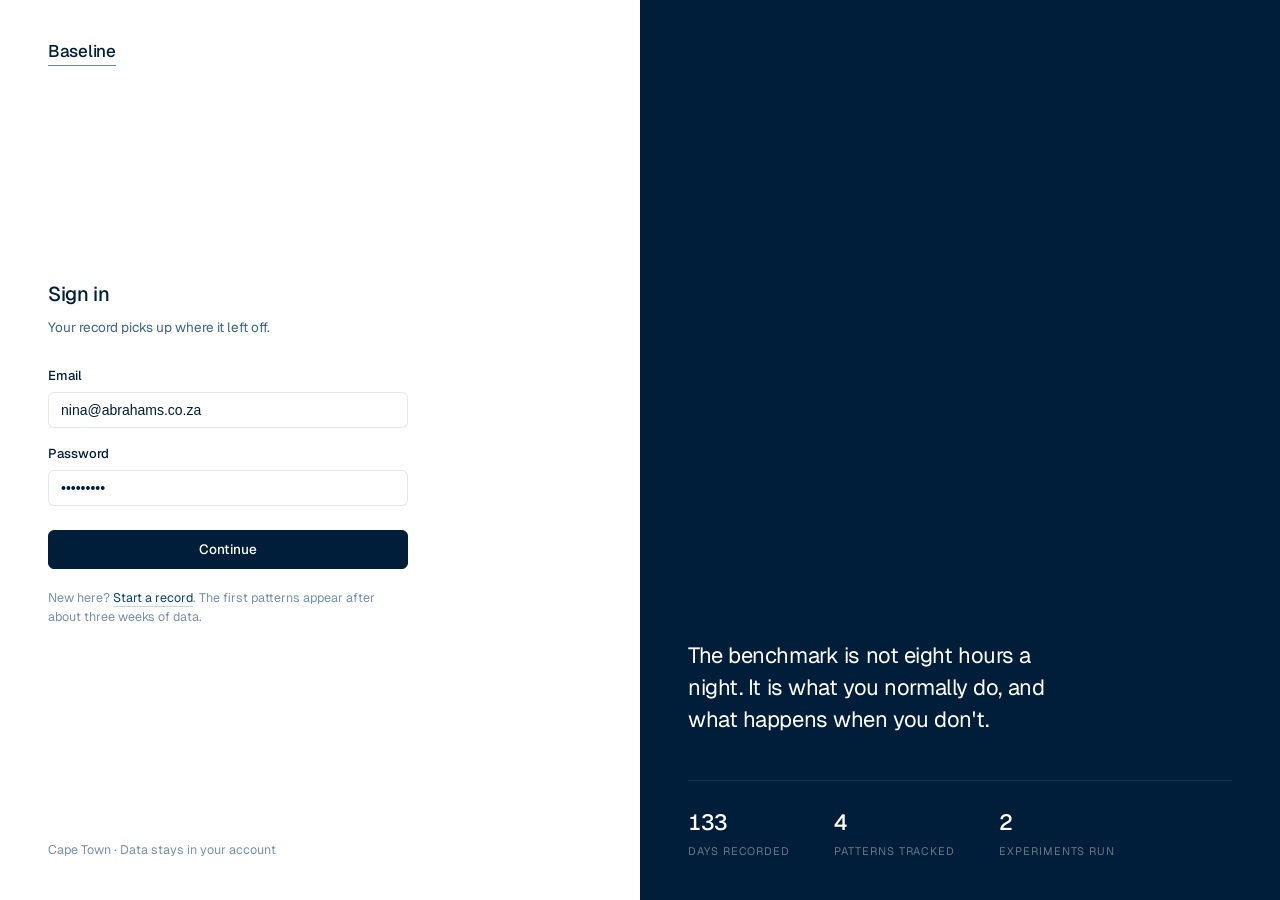
==== login.html @ b1efa405 "Remove AI dash formatting and update punctuation across application" ====
<!DOCTYPE html>
<html lang="en-ZA">
<head>
<meta charset="utf-8">
<meta name="viewport" content="width=device-width, initial-scale=1, viewport-fit=cover">
<title>Sign in · Baseline</title>
<meta name="theme-color" content="#001D39">
<link rel="icon" href="assets/favicon.svg" type="image/svg+xml">
<link rel="preconnect" href="https://fonts.googleapis.com">
<link rel="preconnect" href="https://fonts.gstatic.com" crossorigin>
<link href="https://fonts.googleapis.com/css2?family=Geist:wght@400;500;600;700&family=Inter:wght@400;500;600;700&display=swap" rel="stylesheet">
<link rel="stylesheet" href="css/tokens.css">
<link rel="stylesheet" href="css/base.css">
<link rel="stylesheet" href="css/components.css">
<style>
  body { background: var(--surface); }
  .auth { display: grid; grid-template-columns: 1fr 1fr; min-height: 100vh; }
  .auth__form { display: flex; flex-direction: column; justify-content: space-between; padding: 40px 48px; }
  .auth__inner { max-width: 360px; width: 100%; margin: auto 0; }
  .auth__aside {
    background: var(--surface-ink); color: #fff;
    padding: 40px 48px; display: flex; flex-direction: column; justify-content: flex-end;
  }
  .auth__quote { font-size: 22px; line-height: 1.45; letter-spacing: -0.02em; font-weight: 400; max-width: 26ch; }
  .auth__stat { display: flex; gap: 44px; margin-top: 44px; padding-top: 24px; border-top: 1px solid var(--line-ink); }
  .auth__stat div span { display: block; }
  .auth__statv { font-size: 22px; font-weight: 500; font-variant-numeric: tabular-nums; }
  .auth__statl { font-size: 11px; letter-spacing: 0.085em; text-transform: uppercase; color: var(--text-on-ink-3); margin-top: 4px; }
  .auth label { display: block; font-size: 13px; font-weight: 500; margin-bottom: 6px; }
  .auth .field-block + .field-block { margin-top: 16px; }
  @media (max-width: 860px) {
    .auth { grid-template-columns: 1fr; }
    .auth__aside { order: -1; padding: 28px 24px 32px; }
    .auth__quote { font-size: 18px; }
    .auth__form { padding: 32px 24px 48px; }
    .auth__stat { margin-top: 28px; gap: 32px; }
  }
</style>
</head>
<body>
<main class="auth">
  <section class="auth__form">
    <a href="index.html" aria-label="Baseline, home">
      <span class="wordmark wordmark--ink"><span>Baseline</span><span class="rule"></span></span>
    </a>

    <div class="auth__inner">
      <h1 class="t-section" style="margin-bottom:10px">Sign in</h1>
      <p class="t-small" style="margin-bottom:28px">Your record picks up where it left off.</p>

      <div class="field-block">
        <label for="email">Email</label>
        <input class="input" id="email" type="email" value="nina@abrahams.co.za" autocomplete="email">
      </div>
      <div class="field-block">
        <label for="pw">Password</label>
        <input class="input" id="pw" type="password" value="behaviour" autocomplete="current-password">
      </div>

      <a class="btn" href="index.html" style="margin-top:24px;width:100%;justify-content:center">Continue</a>

      <p class="t-fine" style="margin-top:20px">
        New here? <a href="index.html" style="color:var(--deep);border-bottom:1px solid var(--pale)">Start a record</a>.
        The first patterns appear after about three weeks of data.
      </p>
    </div>

    <p class="t-fine">Cape Town · Data stays in your account</p>
  </section>

  <aside class="auth__aside">
    <p class="auth__quote">The benchmark is not eight hours a night. It is what you normally do, and what happens when you don't.</p>
    <div class="auth__stat">
      <div><span class="auth__statv">133</span><span class="auth__statl">Days recorded</span></div>
      <div><span class="auth__statv">4</span><span class="auth__statl">Patterns tracked</span></div>
      <div><span class="auth__statv">2</span><span class="auth__statl">Experiments run</span></div>
    </div>
  </aside>
</main>
</body>
</html>
---- css/tokens.css ----
/* Baseline: design tokens
 * One palette, one type family, four radii, two shadows.
 */

:root {
  /* Foundation ---------------------------------------------------------- */
  --navy:        #001D39;   /* navigation, primary text, strongest data */
  --deep:        #0A4174;   /* secondary strong, links, active states */
  --steel:       #49769F;   /* secondary text, axis labels */
  --teal:        #4E8EA2;   /* supporting data series */
  --mist:        #6EA2B3;   /* tertiary data, muted marks */
  --sky:         #7BBDE8;   /* primary chart accent, selection */
  --pale:        #BDD8E9;   /* fills, rest states, grid emphasis */

  /* Surfaces ------------------------------------------------------------ */
  --paper:       #F4F6F8;   /* workspace */
  --surface:     #FFFFFF;   /* panels */
  --surface-2:   #FAFBFC;   /* nested surfaces, table headers */
  --surface-ink: #001D39;   /* navigation shell */
  --surface-ink-2: #05294B; /* raised areas inside navigation */

  /* Text ---------------------------------------------------------------- */
  --text:        #001D39;
  --text-2:      #3E6389;
  --text-3:      #7791AB;
  --text-on-ink: #FFFFFF;
  --text-on-ink-2: rgba(255, 255, 255, 0.62);
  --text-on-ink-3: rgba(255, 255, 255, 0.40);

  /* Lines --------------------------------------------------------------- */
  --line:        rgba(0, 29, 57, 0.10);
  --line-soft:   rgba(0, 29, 57, 0.06);
  --line-strong: rgba(0, 29, 57, 0.18);
  --line-ink:    rgba(255, 255, 255, 0.10);

  /* Signal, used only for direction of change, never for decoration ----- */
  --signal-good: #2F7D6B;
  --signal-warn: #A2604E;

  /* Radii --------------------------------------------------------------- */
  --r-xs: 4px;
  --r-sm: 6px;
  --r-md: 8px;
  --r-lg: 10px;

  /* Depth --------------------------------------------------------------- */
  --shadow-1: 0 1px 2px rgba(0, 29, 57, 0.05);
  --shadow-2: 0 2px 10px rgba(0, 29, 57, 0.07);

  /* Spacing ------------------------------------------------------------- */
  --s1: 4px;  --s2: 8px;  --s3: 12px; --s4: 16px;
  --s5: 20px; --s6: 24px; --s7: 32px; --s8: 40px;
  --s9: 56px; --s10: 72px;

  /* Type ---------------------------------------------------------------- */
  --font: "Geist", "Inter", -apple-system, BlinkMacSystemFont, "Segoe UI", Roboto, Helvetica, Arial, sans-serif;

  /* Motion -------------------------------------------------------------- */
  --t-fast: 150ms cubic-bezier(0.2, 0, 0.2, 1);
  --t-base: 200ms cubic-bezier(0.2, 0, 0.2, 1);
  --t-slow: 250ms cubic-bezier(0.2, 0, 0.2, 1);

  /* Layout -------------------------------------------------------------- */
  --nav-w: 244px;
  --content-max: 1160px;
}

@media (prefers-reduced-motion: reduce) {
  :root { --t-fast: 1ms; --t-base: 1ms; --t-slow: 1ms; }
  * { animation: none !important; }
}
---- css/base.css ----
/* Baseline: reset, type scale, shell */

*, *::before, *::after { box-sizing: border-box; }

html, body { height: 100%; }

body {
  margin: 0;
  background: var(--paper);
  color: var(--text);
  font-family: var(--font);
  font-size: 15px;
  line-height: 1.55;
  font-weight: 400;
  -webkit-font-smoothing: antialiased;
  -moz-osx-font-smoothing: grayscale;
  font-feature-settings: "cv11" 1;
}

h1, h2, h3, h4 { margin: 0; font-weight: 500; letter-spacing: -0.018em; color: var(--text); }
p { margin: 0; }
a { color: inherit; text-decoration: none; }
button { font: inherit; color: inherit; }
ul { margin: 0; padding: 0; list-style: none; }

::selection { background: var(--pale); color: var(--navy); }

:focus-visible {
  outline: 2px solid var(--deep);
  outline-offset: 2px;
  border-radius: 2px;
}

/* Type scale ------------------------------------------------------------ */
.t-page      { font-size: 34px; line-height: 1.16; font-weight: 500; letter-spacing: -0.028em; }
.t-section   { font-size: 20px; line-height: 1.3; font-weight: 500; letter-spacing: -0.02em; }
.t-sub       { font-size: 17px; line-height: 1.4; font-weight: 500; letter-spacing: -0.014em; }
.t-body      { font-size: 15px; line-height: 1.6; }
.t-small     { font-size: 13.5px; line-height: 1.55; color: var(--text-2); }
.t-fine      { font-size: 12.5px; line-height: 1.5; color: var(--text-3); }

.t-label {
  font-size: 11px;
  font-weight: 500;
  letter-spacing: 0.085em;
  text-transform: uppercase;
  color: var(--steel);
}

.num { font-variant-numeric: tabular-nums; letter-spacing: -0.01em; }

.t-data-xl { font-size: 38px; line-height: 1.05; font-weight: 600; letter-spacing: -0.032em; font-variant-numeric: tabular-nums; }
.t-data-l  { font-size: 30px; line-height: 1.1;  font-weight: 500; letter-spacing: -0.028em; font-variant-numeric: tabular-nums; }
.t-data-m  { font-size: 22px; line-height: 1.2;  font-weight: 500; letter-spacing: -0.022em; font-variant-numeric: tabular-nums; }

.measure { max-width: 62ch; }
.muted  { color: var(--text-2); }
.fine   { color: var(--text-3); }

/* Wordmark -------------------------------------------------------------- */
/* The rule beneath the word is the brand: your own baseline, drawn. */
.wordmark {
  display: inline-flex;
  flex-direction: column;
  gap: 5px;
  font-weight: 500;
  font-size: 17px;
  letter-spacing: -0.015em;
  line-height: 1;
  color: var(--text-on-ink);
}
.wordmark span { display: block; }
.wordmark .rule {
  height: 1px;
  width: 100%;
  background: currentColor;
  opacity: 0.55;
}
.wordmark--ink { color: var(--navy); }
.wordmark--lg { font-size: 22px; }

/* Shell ----------------------------------------------------------------- */
.app {
  display: grid;
  grid-template-columns: var(--nav-w) 1fr;
  min-height: 100vh;
}

.workspace {
  min-width: 0;
  display: flex;
  flex-direction: column;
}

.view {
  padding: 40px 48px 96px;
  width: 100%;
  max-width: calc(var(--content-max) + 96px);
  margin: 0 auto;
}

/* Motion answers navigation only, state changes redraw without animating. */
.view--enter { animation: rise var(--t-slow) both; }

@keyframes rise {
  from { opacity: 0; transform: translateY(4px); }
  to   { opacity: 1; transform: none; }
}

.stack   { display: flex; flex-direction: column; }
.stack-2 > * + * { margin-top: var(--s2); }
.stack-3 > * + * { margin-top: var(--s3); }
.stack-4 > * + * { margin-top: var(--s4); }
.stack-6 > * + * { margin-top: var(--s6); }
.row { display: flex; align-items: center; gap: var(--s3); }
.row-between { display: flex; align-items: center; justify-content: space-between; gap: var(--s4); }
.wrap { flex-wrap: wrap; }
.grow { flex: 1 1 auto; min-width: 0; }
.sr-only {
  position: absolute; width: 1px; height: 1px; padding: 0; margin: -1px;
  overflow: hidden; clip: rect(0 0 0 0); white-space: nowrap; border: 0;
}
---- css/components.css ----
/* Baseline: components */

/* ============================================================ navigation */
.nav {
  background: var(--surface-ink);
  color: var(--text-on-ink);
  display: flex;
  flex-direction: column;
  padding: 26px 18px 20px;
  position: sticky;
  top: 0;
  height: 100vh;
}

.nav__brand {
  padding: 0 10px 24px;
  display: block;
}

.nav__group { margin-top: 4px; }
.nav__group + .nav__group { margin-top: 26px; }

.nav__grouplabel {
  font-size: 10.5px;
  letter-spacing: 0.1em;
  text-transform: uppercase;
  color: var(--text-on-ink-3);
  padding: 0 10px 10px;
}

.nav__item {
  display: flex;
  align-items: center;
  gap: 10px;
  padding: 8px 10px;
  border-radius: var(--r-sm);
  color: var(--text-on-ink-2);
  font-size: 14px;
  cursor: pointer;
  transition: color var(--t-fast), background var(--t-fast);
  position: relative;
}
.nav__item:hover { color: #fff; background: rgba(255, 255, 255, 0.05); }
.nav__item[aria-current="page"] { color: #fff; background: rgba(255, 255, 255, 0.08); }
.nav__item svg { width: 15px; height: 15px; flex: none; opacity: 0.75; }
.nav__item[aria-current="page"] svg { opacity: 1; }

.nav__foot {
  margin-top: auto;
  padding-top: 18px;
  border-top: 1px solid var(--line-ink);
}
.nav__user { display: flex; align-items: center; gap: 10px; padding: 6px 10px; }
.nav__avatar {
  width: 28px; height: 28px; flex: none;
  border-radius: var(--r-xs);
  background: rgba(255, 255, 255, 0.10);
  display: grid; place-items: center;
  font-size: 12px; font-weight: 500; color: #fff;
}
.nav__username { font-size: 13.5px; color: #fff; }
.nav__usermeta { font-size: 11.5px; color: var(--text-on-ink-3); }

/* mobile chrome, hidden on desktop */
.topbar, .tabbar, .sheet { display: none; }

/* =============================================================== header */
.page-head { margin-bottom: 36px; }
.page-head .t-page { margin-bottom: 10px; }
.page-head__lead { font-size: 16.5px; line-height: 1.6; color: var(--text-2); max-width: 64ch; }
.page-head__lead strong { font-weight: 500; color: var(--text); }

.section {
  padding-top: 34px;
  margin-top: 34px;
  border-top: 1px solid var(--line);
}
.section:first-of-type { border-top: 0; margin-top: 0; padding-top: 0; }
.section__head {
  display: flex;
  align-items: baseline;
  justify-content: space-between;
  gap: var(--s4);
  margin-bottom: 20px;
  flex-wrap: wrap;
}
.section__title { display: flex; align-items: baseline; gap: 12px; }
.section__note { font-size: 12.5px; color: var(--text-3); }

/* ============================================================== controls */
.segment {
  display: inline-flex;
  border: 1px solid var(--line);
  border-radius: var(--r-sm);
  background: var(--surface);
  padding: 2px;
  gap: 2px;
}
.segment button {
  border: 0; background: none; cursor: pointer;
  padding: 5px 11px;
  font-size: 13px;
  color: var(--text-2);
  border-radius: var(--r-xs);
  transition: background var(--t-fast), color var(--t-fast);
  white-space: nowrap;
}
.segment button:hover { color: var(--text); }
.segment button[aria-pressed="true"] { background: var(--navy); color: #fff; }

.btn {
  display: inline-flex; align-items: center; gap: 8px;
  padding: 8px 14px;
  border-radius: var(--r-sm);
  border: 1px solid var(--navy);
  background: var(--navy);
  color: #fff;
  font-size: 13.5px; font-weight: 500;
  cursor: pointer;
  transition: background var(--t-fast), border-color var(--t-fast), color var(--t-fast);
}
.btn:hover { background: #002a52; }
.btn--ghost { background: transparent; color: var(--text); border-color: var(--line-strong); }
.btn--ghost:hover { background: rgba(0, 29, 57, 0.04); border-color: var(--steel); }
.btn--quiet {
  background: none; border: 0; padding: 4px 0;
  color: var(--deep); font-size: 13.5px; font-weight: 500;
  border-bottom: 1px solid var(--pale);
  border-radius: 0;
}
.btn--quiet:hover { border-bottom-color: var(--deep); background: none; }
.btn[disabled] { opacity: 0.45; cursor: default; }
.btn svg { width: 14px; height: 14px; }

.select {
  appearance: none;
  border: 1px solid var(--line);
  background: var(--surface);
  border-radius: var(--r-sm);
  padding: 8px 32px 8px 12px;
  font-size: 14px;
  color: var(--text);
  cursor: pointer;
  background-image: url("data:image/svg+xml;charset=utf-8,%3Csvg xmlns='http://www.w3.org/2000/svg' width='12' height='12' viewBox='0 0 24 24' fill='none' stroke='%2349769F' stroke-width='2'%3E%3Cpath d='M6 9l6 6 6-6'/%3E%3C/svg%3E");
  background-repeat: no-repeat;
  background-position: right 11px center;
  transition: border-color var(--t-fast);
}
.select:hover { border-color: var(--steel); }

.input {
  border: 1px solid var(--line);
  background: var(--surface);
  border-radius: var(--r-sm);
  padding: 9px 12px;
  font-size: 14px;
  color: var(--text);
  width: 100%;
  transition: border-color var(--t-fast);
}
.input:focus { border-color: var(--deep); outline: none; }

.switch {
  position: relative; width: 34px; height: 20px; flex: none;
  border-radius: 10px; border: 1px solid var(--line-strong);
  background: var(--surface-2); cursor: pointer; padding: 0;
  transition: background var(--t-fast), border-color var(--t-fast);
}
.switch::after {
  content: ""; position: absolute; top: 2px; left: 2px;
  width: 14px; height: 14px; border-radius: 50%;
  background: var(--steel);
  transition: transform var(--t-fast), background var(--t-fast);
}
.switch[aria-checked="true"] { background: var(--navy); border-color: var(--navy); }
.switch[aria-checked="true"]::after { transform: translateX(14px); background: #fff; }

/* ================================================================ panels */
.panel {
  background: var(--surface);
  border: 1px solid var(--line);
  border-radius: var(--r-md);
  box-shadow: var(--shadow-1);
}
.panel__head {
  padding: 16px 20px;
  border-bottom: 1px solid var(--line-soft);
  display: flex; align-items: center; justify-content: space-between; gap: var(--s4);
  flex-wrap: wrap;
}
.panel__body { padding: 20px; }
.panel__foot {
  padding: 14px 20px;
  border-top: 1px solid var(--line-soft);
  background: var(--surface-2);
  border-radius: 0 0 var(--r-md) var(--r-md);
}

/* ============================================================== metrics */
.metrics {
  display: grid;
  grid-template-columns: repeat(4, 1fr);
  background: var(--surface);
  border: 1px solid var(--line);
  border-radius: var(--r-md);
  box-shadow: var(--shadow-1);
  overflow: hidden;
}
.metric {
  padding: 20px 22px 18px;
  border-left: 1px solid var(--line-soft);
  cursor: pointer;
  background: none;
  border-top: 0; border-right: 0; border-bottom: 0;
  text-align: left;
  transition: background var(--t-fast);
  position: relative;
}
.metric:first-child { border-left: 0; }
.metric:hover { background: var(--surface-2); }
.metric[aria-pressed="true"]::before {
  content: ""; position: absolute; inset: 0 0 auto 0; height: 2px; background: var(--navy);
}
.metric__label { display: flex; align-items: baseline; justify-content: space-between; gap: 8px; margin-bottom: 12px; }
.metric__value { margin-bottom: 6px; }
.metric__delta { font-size: 12.5px; color: var(--text-2); display: flex; align-items: center; gap: 6px; }
.metric__spark { margin-top: 14px; height: 34px; }

.delta { font-variant-numeric: tabular-nums; font-weight: 500; }
.delta--good { color: var(--signal-good); }
.delta--warn { color: var(--signal-warn); }
.delta--flat { color: var(--text-3); }

/* ============================================================== insights */
.insight {
  display: grid;
  grid-template-columns: 1fr 300px;
  gap: 40px;
  background: var(--surface);
  border: 1px solid var(--line);
  border-radius: var(--r-md);
  padding: 24px 26px;
  box-shadow: var(--shadow-1);
  transition: border-color var(--t-base), box-shadow var(--t-base);
}
.insight:hover { border-color: var(--line-strong); box-shadow: var(--shadow-2); }
.insight__index {
  display: flex; align-items: baseline; gap: 10px; margin-bottom: 14px;
}
.insight__no {
  font-size: 11px; font-variant-numeric: tabular-nums; color: var(--text-3);
  letter-spacing: 0.06em;
}
.insight__kicker {
  font-size: 11px; font-weight: 500; letter-spacing: 0.085em;
  text-transform: uppercase; color: var(--steel);
}
.insight__headline {
  display: flex; align-items: baseline; gap: 14px; margin-bottom: 10px; flex-wrap: wrap;
}
.insight__statement { font-size: 17px; line-height: 1.5; letter-spacing: -0.012em; max-width: 52ch; }
.insight__detail { font-size: 13.5px; color: var(--text-2); margin-top: 8px; max-width: 58ch; }
.insight__meta {
  margin-top: 18px; padding-top: 16px; border-top: 1px solid var(--line-soft);
  display: flex; align-items: center; gap: 24px; flex-wrap: wrap;
}
.insight__aside { display: flex; flex-direction: column; justify-content: space-between; gap: 16px; }

.contrib { display: grid; gap: 9px; }
.contrib__row {
  display: grid;
  grid-template-columns: 88px 1fr 64px;
  align-items: center;
  gap: 12px;
  font-size: 13px;
}
.contrib__label { color: var(--text-2); }
.contrib__track { height: 6px; background: var(--surface-2); border-radius: 2px; position: relative; overflow: hidden; }
.contrib__bar { position: absolute; top: 0; bottom: 0; border-radius: 2px; transition: width var(--t-slow); }
.contrib__bar--up { background: var(--deep); }
.contrib__bar--down { background: var(--pale); }
.contrib__value { text-align: right; font-variant-numeric: tabular-nums; color: var(--text); }

.confidence { display: flex; align-items: center; gap: 8px; }
.confidence__bars { display: flex; gap: 3px; }
.confidence__bars i {
  width: 14px; height: 4px; border-radius: 1px; background: var(--line-strong); display: block;
}
.confidence__bars i.on { background: var(--deep); }

.datarow { display: grid; gap: 0; }
.datarow__item {
  display: flex; align-items: baseline; justify-content: space-between; gap: 16px;
  padding: 9px 0; border-bottom: 1px solid var(--line-soft);
  font-size: 13.5px;
}
.datarow__item:last-child { border-bottom: 0; }
.datarow__item dt { color: var(--text-2); }
.datarow__item dd { margin: 0; font-variant-numeric: tabular-nums; font-weight: 500; }

/* ================================================================= grids */
.grid-2 { display: grid; grid-template-columns: 1fr 1fr; gap: 20px; }
.grid-3 { display: grid; grid-template-columns: repeat(3, 1fr); gap: 20px; }
.grid-side { display: grid; grid-template-columns: minmax(0, 1fr) 320px; gap: 24px; align-items: start; }
.grid-explorer { display: grid; grid-template-columns: minmax(0, 1fr) 300px; gap: 24px; align-items: start; }

/* ================================================================ badges */
.badge {
  display: inline-flex; align-items: center; gap: 6px;
  font-size: 11.5px; font-weight: 500;
  padding: 3px 8px;
  border-radius: var(--r-xs);
  border: 1px solid var(--line);
  color: var(--text-2);
  background: var(--surface-2);
  letter-spacing: 0.01em;
}
.badge--live { border-color: rgba(10, 65, 116, 0.28); color: var(--deep); background: rgba(123, 189, 232, 0.12); }
.badge--done { border-color: var(--line); color: var(--text-3); }
.dot { width: 6px; height: 6px; border-radius: 50%; background: var(--sky); display: block; }
.dot--live { background: var(--deep); }
.dot--idle { background: var(--pale); }

/* ================================================================ tables */
.table { width: 100%; border-collapse: collapse; font-size: 13.5px; }
.table th {
  text-align: left; font-weight: 500; color: var(--steel);
  font-size: 11px; letter-spacing: 0.085em; text-transform: uppercase;
  padding: 0 16px 10px 0; border-bottom: 1px solid var(--line);
}
.table td { padding: 12px 16px 12px 0; border-bottom: 1px solid var(--line-soft); vertical-align: middle; }
.table tr:last-child td { border-bottom: 0; }
.table td:last-child, .table th:last-child { padding-right: 0; text-align: right; }
.table tbody tr { cursor: pointer; transition: background var(--t-fast); }
.table tbody tr:hover { background: var(--surface-2); }
.table .num { font-variant-numeric: tabular-nums; }

/* ============================================================== timeline */
.timeline { position: relative; padding-left: 96px; }
.timeline::before {
  content: ""; position: absolute; left: 78px; top: 6px; bottom: 6px;
  width: 1px; background: var(--line);
}
.tl-item { position: relative; padding: 0 0 26px; }
.tl-item:last-child { padding-bottom: 0; }
.tl-item__time {
  position: absolute; left: -96px; top: -1px; width: 62px; text-align: right;
  font-size: 13px; font-variant-numeric: tabular-nums; color: var(--text-2);
}
.tl-item__mark {
  position: absolute; left: -22px; top: 6px;
  width: 7px; height: 7px; border-radius: 50%;
  background: var(--surface); border: 1.5px solid var(--steel);
}
.tl-item--sleep .tl-item__mark { border-color: var(--navy); background: var(--navy); }
.tl-item--phone .tl-item__mark { border-color: var(--sky); }
.tl-item--spend .tl-item__mark { border-color: var(--teal); }
.tl-item--work  .tl-item__mark { border-color: var(--steel); }
.tl-item--move  .tl-item__mark { border-color: var(--mist); }
.tl-item__label { font-size: 15px; font-weight: 500; letter-spacing: -0.01em; }
.tl-item__note { font-size: 13px; color: var(--text-2); margin-top: 2px; }
.tl-gap { font-size: 12px; color: var(--text-3); padding: 0 0 26px; position: relative; }

.daypicker { display: flex; gap: 6px; overflow-x: auto; padding-bottom: 4px; }
.daypicker button {
  border: 1px solid var(--line); background: var(--surface); cursor: pointer;
  border-radius: var(--r-sm); padding: 8px 12px; min-width: 62px;
  display: flex; flex-direction: column; gap: 3px; align-items: center;
  transition: border-color var(--t-fast), background var(--t-fast);
}
.daypicker button:hover { border-color: var(--steel); }
.daypicker button[aria-pressed="true"] { background: var(--navy); border-color: var(--navy); color: #fff; }
.daypicker__dow { font-size: 11px; letter-spacing: 0.06em; text-transform: uppercase; color: var(--text-3); }
.daypicker button[aria-pressed="true"] .daypicker__dow { color: rgba(255,255,255,0.6); }
.daypicker__date { font-size: 14px; font-variant-numeric: tabular-nums; }

/* ============================================================ experiments */
.exp { border: 1px solid var(--line); border-radius: var(--r-md); background: var(--surface); box-shadow: var(--shadow-1); }
.exp__head { padding: 20px 22px 16px; }
.exp__body { padding: 0 22px 20px; }
.exp__foot { padding: 14px 22px; border-top: 1px solid var(--line-soft); background: var(--surface-2); border-radius: 0 0 var(--r-md) var(--r-md); display: flex; justify-content: space-between; align-items: center; gap: 16px; flex-wrap: wrap; }
.progress { height: 4px; background: var(--surface-2); border-radius: 2px; overflow: hidden; border: 1px solid var(--line-soft); }
.progress span { display: block; height: 100%; background: var(--deep); transition: width var(--t-slow); }

.habit {
  display: grid; grid-template-columns: minmax(0, 1fr) auto; gap: 24px; align-items: center;
  padding: 18px 0; border-bottom: 1px solid var(--line-soft);
}
.habit:last-child { border-bottom: 0; }
.habit__strip { display: flex; gap: 3px; }
.habit__strip i { width: 7px; height: 18px; border-radius: 1px; background: var(--surface-2); border: 1px solid var(--line-soft); display: block; }
.habit__strip i.on { background: var(--deep); border-color: var(--deep); }
.habit__strip i.weekend { opacity: 0.55; }

/* ============================================================ empty state */
.empty {
  border: 1px dashed var(--line-strong);
  border-radius: var(--r-md);
  padding: 40px 32px;
  background: var(--surface-2);
  max-width: 56ch;
}
.empty h3 { font-size: 16px; margin-bottom: 8px; }

/* ============================================================== sources */
.source {
  display: grid; grid-template-columns: minmax(0,1fr) 140px 120px 90px; gap: 20px; align-items: center;
  padding: 16px 0; border-bottom: 1px solid var(--line-soft);
}
.source:last-child { border-bottom: 0; }
.source__name { font-size: 14.5px; font-weight: 500; }
.source__meta { font-size: 12.5px; color: var(--text-3); margin-top: 2px; }
.coverage { height: 4px; background: var(--surface-2); border: 1px solid var(--line-soft); border-radius: 2px; overflow: hidden; }
.coverage span { display: block; height: 100%; background: var(--mist); }

/* ============================================================== settings */
.field { display: grid; grid-template-columns: 240px minmax(0, 1fr); gap: 32px; padding: 20px 0; border-bottom: 1px solid var(--line-soft); align-items: start; }
.field:last-child { border-bottom: 0; }
.field__label { font-size: 14px; font-weight: 500; }
.field__help { font-size: 13px; color: var(--text-2); margin-top: 4px; max-width: 44ch; }
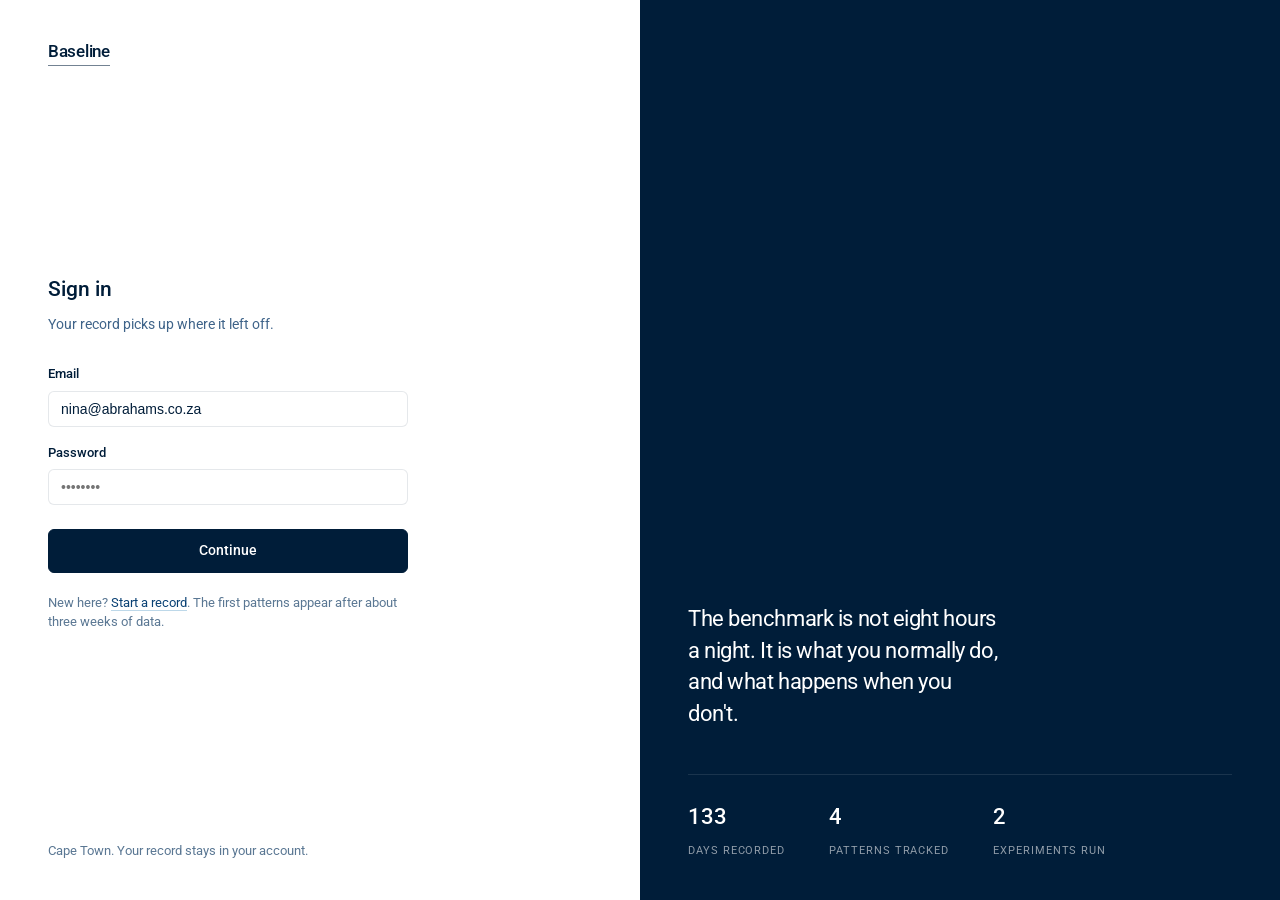
==== commit f4d3bd2f: "Fix layout fault for stacked label, value and note components and strengthen layout audit" ====
--- a/login.html
+++ b/login.html
@@ -3,15 +3,16 @@
 <head>
 <meta charset="utf-8">
 <meta name="viewport" content="width=device-width, initial-scale=1, viewport-fit=cover">
-<title>Sign in · Baseline</title>
+<title>Sign in to Baseline</title>
 <meta name="theme-color" content="#001D39">
 <link rel="icon" href="assets/favicon.svg" type="image/svg+xml">
 <link rel="preconnect" href="https://fonts.googleapis.com">
 <link rel="preconnect" href="https://fonts.gstatic.com" crossorigin>
-<link href="https://fonts.googleapis.com/css2?family=Geist:wght@400;500;600;700&family=Inter:wght@400;500;600;700&display=swap" rel="stylesheet">
+<link href="https://fonts.googleapis.com/css2?family=Roboto:wght@400;500;700&display=swap" rel="stylesheet">
 <link rel="stylesheet" href="css/tokens.css">
 <link rel="stylesheet" href="css/base.css">
 <link rel="stylesheet" href="css/components.css">
+<link rel="stylesheet" href="css/responsive.css">
 <style>
   body { background: var(--surface); }
   .auth { display: grid; grid-template-columns: 1fr 1fr; min-height: 100vh; }
@@ -54,7 +55,7 @@
       </div>
       <div class="field-block">
         <label for="pw">Password</label>
-        <input class="input" id="pw" type="password" value="behaviour" autocomplete="current-password">
+        <input class="input" id="pw" type="password" autocomplete="current-password" placeholder="••••••••">
       </div>
 
       <a class="btn" href="index.html" style="margin-top:24px;width:100%;justify-content:center">Continue</a>
@@ -65,17 +66,36 @@
       </p>
     </div>
 
-    <p class="t-fine">Cape Town · Data stays in your account</p>
+    <p class="t-fine">Cape Town. Your record stays in your account.</p>
   </section>
 
   <aside class="auth__aside">
     <p class="auth__quote">The benchmark is not eight hours a night. It is what you normally do, and what happens when you don't.</p>
     <div class="auth__stat">
-      <div><span class="auth__statv">133</span><span class="auth__statl">Days recorded</span></div>
-      <div><span class="auth__statv">4</span><span class="auth__statl">Patterns tracked</span></div>
-      <div><span class="auth__statv">2</span><span class="auth__statl">Experiments run</span></div>
+      <div class="auth__statitem"><span class="auth__statv">133</span><span class="auth__statl">Days recorded</span></div>
+      <div class="auth__statitem"><span class="auth__statv">4</span><span class="auth__statl">Patterns tracked</span></div>
+      <div class="auth__statitem"><span class="auth__statv">2</span><span class="auth__statl">Experiments run</span></div>
     </div>
   </aside>
 </main>
+<script src="js/data.js"></script>
+<script src="js/analysis.js"></script>
+<script src="js/patterns.js"></script>
+<script src="js/charts.js"></script>
+<script src="js/stats.js"></script>
+<script>
+  /* The same record the product runs on, so the sign in screen can never
+     quote a figure the rest of the application would disagree with. */
+  (function () {
+    var n = {
+      days: BL.data.days.length,
+      patterns: BL.patterns.all().length,
+      sources: BL.data.connectedSources
+    };
+    document.querySelectorAll('[data-stat]').forEach(function (el) {
+      el.textContent = n[el.getAttribute('data-stat')];
+    });
+  })();
+</script>
 </body>
 </html>
--- a/css/tokens.css
+++ b/css/tokens.css
@@ -1,4 +1,4 @@
-/* Baseline: design tokens
+/* Baseline. design tokens
  * One palette, one type family, four radii, two shadows.
  */
 
@@ -22,16 +22,19 @@
   /* Text ---------------------------------------------------------------- */
   --text:        #001D39;
   --text-2:      #3E6389;
-  --text-3:      #7791AB;
+  --text-3:      #5A7793;   /* 4.6:1 on white, passes AA at small sizes */
   --text-on-ink: #FFFFFF;
-  --text-on-ink-2: rgba(255, 255, 255, 0.62);
-  --text-on-ink-3: rgba(255, 255, 255, 0.40);
+  --text-on-ink-2: rgba(255, 255, 255, 0.72);
+  --text-on-ink-3: rgba(255, 255, 255, 0.56);
 
   /* Lines --------------------------------------------------------------- */
   --line:        rgba(0, 29, 57, 0.10);
   --line-soft:   rgba(0, 29, 57, 0.06);
   --line-strong: rgba(0, 29, 57, 0.18);
   --line-ink:    rgba(255, 255, 255, 0.10);
+
+  /* Tracks, the unfilled part of a bar, dark enough to read ------------- */
+  --track:       #E4EAF1;
 
   /* Signal, used only for direction of change, never for decoration ----- */
   --signal-good: #2F7D6B;
@@ -47,13 +50,15 @@
   --shadow-1: 0 1px 2px rgba(0, 29, 57, 0.05);
   --shadow-2: 0 2px 10px rgba(0, 29, 57, 0.07);
 
-  /* Spacing ------------------------------------------------------------- */
+  /* Spacing. Sections sit further apart than they used to, because the
+     answer to a crowded page is room, not smaller type. */
   --s1: 4px;  --s2: 8px;  --s3: 12px; --s4: 16px;
   --s5: 20px; --s6: 24px; --s7: 32px; --s8: 40px;
   --s9: 56px; --s10: 72px;
+  --section-gap: 56px;
 
   /* Type ---------------------------------------------------------------- */
-  --font: "Geist", "Inter", -apple-system, BlinkMacSystemFont, "Segoe UI", Roboto, Helvetica, Arial, sans-serif;
+  --font: "Roboto", -apple-system, BlinkMacSystemFont, "Segoe UI", Helvetica, Arial, sans-serif;
 
   /* Motion -------------------------------------------------------------- */
   --t-fast: 150ms cubic-bezier(0.2, 0, 0.2, 1);
@@ -67,5 +72,5 @@
 
 @media (prefers-reduced-motion: reduce) {
   :root { --t-fast: 1ms; --t-base: 1ms; --t-slow: 1ms; }
-  * { animation: none !important; }
+  * { animation: none !important; transition: none !important; }
 }
--- a/css/base.css
+++ b/css/base.css
@@ -1,4 +1,4 @@
-/* Baseline: reset, type scale, shell */
+/* Baseline. reset, type scale, shell */
 
 *, *::before, *::after { box-sizing: border-box; }
 
@@ -10,18 +10,19 @@
   color: var(--text);
   font-family: var(--font);
   font-size: 15px;
-  line-height: 1.55;
+  line-height: 1.6;
   font-weight: 400;
   -webkit-font-smoothing: antialiased;
   -moz-osx-font-smoothing: grayscale;
-  font-feature-settings: "cv11" 1;
 }
 
-h1, h2, h3, h4 { margin: 0; font-weight: 500; letter-spacing: -0.018em; color: var(--text); }
+h1, h2, h3, h4 { margin: 0; font-weight: 500; letter-spacing: 0; color: var(--text); }
 p { margin: 0; }
 a { color: inherit; text-decoration: none; }
 button { font: inherit; color: inherit; }
-ul { margin: 0; padding: 0; list-style: none; }
+table { border-collapse: collapse; }
+ul, ol { margin: 0; padding: 0; list-style: none; }
+figure { margin: 0; }
 
 ::selection { background: var(--pale); color: var(--navy); }
 
@@ -30,30 +31,33 @@
   outline-offset: 2px;
   border-radius: 2px;
 }
+/* Chart marks sit on a light ground; the focus ring needs to read there too. */
+svg [tabindex]:focus-visible { outline: 2px solid var(--navy); outline-offset: 1px; }
 
-/* Type scale ------------------------------------------------------------ */
-.t-page      { font-size: 34px; line-height: 1.16; font-weight: 500; letter-spacing: -0.028em; }
-.t-section   { font-size: 20px; line-height: 1.3; font-weight: 500; letter-spacing: -0.02em; }
-.t-sub       { font-size: 17px; line-height: 1.4; font-weight: 500; letter-spacing: -0.014em; }
-.t-body      { font-size: 15px; line-height: 1.6; }
-.t-small     { font-size: 13.5px; line-height: 1.55; color: var(--text-2); }
-.t-fine      { font-size: 12.5px; line-height: 1.5; color: var(--text-3); }
+/* Type scale. Roboto sets a little tighter and a little larger on the body
+   than the previous face, so tracking is left alone and sizes step up
+   slightly. Nothing below 12.5px appears anywhere in the product. */
+.t-page      { font-size: 32px; line-height: 1.2; font-weight: 500; letter-spacing: -0.01em; }
+.t-section   { font-size: 21px; line-height: 1.35; font-weight: 500; letter-spacing: 0; }
+.t-sub       { font-size: 17px; line-height: 1.45; font-weight: 500; letter-spacing: 0; }
+.t-body      { font-size: 15px; line-height: 1.65; }
+.t-small     { font-size: 14px; line-height: 1.6; color: var(--text-2); }
+.t-fine      { font-size: 12.5px; line-height: 1.55; color: var(--text-3); }
 
 .t-label {
-  font-size: 11px;
+  font-size: 11.5px;
   font-weight: 500;
   letter-spacing: 0.085em;
   text-transform: uppercase;
   color: var(--steel);
 }
 
-.num { font-variant-numeric: tabular-nums; letter-spacing: -0.01em; }
+.num { font-variant-numeric: tabular-nums; }
 
-.t-data-xl { font-size: 38px; line-height: 1.05; font-weight: 600; letter-spacing: -0.032em; font-variant-numeric: tabular-nums; }
-.t-data-l  { font-size: 30px; line-height: 1.1;  font-weight: 500; letter-spacing: -0.028em; font-variant-numeric: tabular-nums; }
-.t-data-m  { font-size: 22px; line-height: 1.2;  font-weight: 500; letter-spacing: -0.022em; font-variant-numeric: tabular-nums; }
+.t-data-m  { font-size: 23px; line-height: 1.25; font-weight: 500; letter-spacing: -0.008em; font-variant-numeric: tabular-nums; }
 
 .measure { max-width: 62ch; }
+.num-col { text-align: right; }
 .muted  { color: var(--text-2); }
 .fine   { color: var(--text-3); }
 
@@ -77,7 +81,6 @@
   opacity: 0.55;
 }
 .wordmark--ink { color: var(--navy); }
-.wordmark--lg { font-size: 22px; }
 
 /* Shell ----------------------------------------------------------------- */
 .app {
@@ -108,10 +111,8 @@
 }
 
 .stack   { display: flex; flex-direction: column; }
-.stack-2 > * + * { margin-top: var(--s2); }
-.stack-3 > * + * { margin-top: var(--s3); }
-.stack-4 > * + * { margin-top: var(--s4); }
-.stack-6 > * + * { margin-top: var(--s6); }
+.stack-4 > * + * { margin-top: 20px; }
+.stack-5 > * + * { margin-top: 24px; }
 .row { display: flex; align-items: center; gap: var(--s3); }
 .row-between { display: flex; align-items: center; justify-content: space-between; gap: var(--s4); }
 .wrap { flex-wrap: wrap; }
--- a/css/components.css
+++ b/css/components.css
@@ -1,4 +1,4 @@
-/* Baseline: components */
+/* Baseline. components */
 
 /* ============================================================ navigation */
 .nav {
@@ -10,16 +10,12 @@
   position: sticky;
   top: 0;
   height: 100vh;
-}
-
-.nav__brand {
-  padding: 0 10px 24px;
-  display: block;
-}
-
-.nav__group { margin-top: 4px; }
+  min-height: 0;
+}
+.nav__brand { padding: 0 10px 24px; display: block; flex: none; }
+.nav__scroll { flex: 1 1 auto; min-height: 0; overflow-y: auto; overflow-x: hidden; }
+
 .nav__group + .nav__group { margin-top: 26px; }
-
 .nav__grouplabel {
   font-size: 10.5px;
   letter-spacing: 0.1em;
@@ -39,40 +35,50 @@
   cursor: pointer;
   transition: color var(--t-fast), background var(--t-fast);
   position: relative;
-}
-.nav__item:hover { color: #fff; background: rgba(255, 255, 255, 0.05); }
-.nav__item[aria-current="page"] { color: #fff; background: rgba(255, 255, 255, 0.08); }
-.nav__item svg { width: 15px; height: 15px; flex: none; opacity: 0.75; }
+  background: none;
+  border: 0;
+  width: 100%;
+  text-align: left;
+}
+.nav__item:hover { color: #fff; background: rgba(255, 255, 255, 0.06); }
+.nav__item[aria-current="page"] { color: #fff; background: rgba(255, 255, 255, 0.10); }
+.nav__item svg { width: 15px; height: 15px; flex: none; opacity: 0.8; }
 .nav__item[aria-current="page"] svg { opacity: 1; }
+.nav__item--guide { margin-bottom: 6px; }
 
 .nav__foot {
+  flex: none;
   margin-top: auto;
-  padding-top: 18px;
+  padding-top: 14px;
   border-top: 1px solid var(--line-ink);
 }
-.nav__user { display: flex; align-items: center; gap: 10px; padding: 6px 10px; }
+.nav__user { display: flex; align-items: center; gap: 10px; padding: 8px 10px 0; }
 .nav__avatar {
   width: 28px; height: 28px; flex: none;
   border-radius: var(--r-xs);
-  background: rgba(255, 255, 255, 0.10);
+  background: rgba(255, 255, 255, 0.12);
   display: grid; place-items: center;
   font-size: 12px; font-weight: 500; color: #fff;
 }
-.nav__username { font-size: 13.5px; color: #fff; }
-.nav__usermeta { font-size: 11.5px; color: var(--text-on-ink-3); }
+.nav__userinfo { min-width: 0; display: flex; flex-direction: column; gap: 2px; }
+.nav__userinfo > span,
+.nav__userinfo > * { display: block; }
+.nav__username { font-size: 13.5px; color: #fff; display: block; }
+.nav__usermeta { font-size: 11.5px; color: var(--text-on-ink-3); display: block; }
 
 /* mobile chrome, hidden on desktop */
 .topbar, .tabbar, .sheet { display: none; }
 
 /* =============================================================== header */
-.page-head { margin-bottom: 36px; }
-.page-head .t-page { margin-bottom: 10px; }
-.page-head__lead { font-size: 16.5px; line-height: 1.6; color: var(--text-2); max-width: 64ch; }
+.page-head { margin-bottom: 48px; }
+.page-head .t-page { margin-bottom: 12px; }
+.page-head__lead { font-size: 17px; line-height: 1.65; color: var(--text-2); max-width: 54ch; }
+.page-head__visual { margin-top: 30px; max-width: 520px; }
 .page-head__lead strong { font-weight: 500; color: var(--text); }
 
 .section {
-  padding-top: 34px;
-  margin-top: 34px;
+  padding-top: var(--section-gap);
+  margin-top: var(--section-gap);
   border-top: 1px solid var(--line);
 }
 .section:first-of-type { border-top: 0; margin-top: 0; padding-top: 0; }
@@ -81,11 +87,18 @@
   align-items: baseline;
   justify-content: space-between;
   gap: var(--s4);
-  margin-bottom: 20px;
+  margin-bottom: 16px;
   flex-wrap: wrap;
 }
-.section__title { display: flex; align-items: baseline; gap: 12px; }
+.section__title { display: flex; align-items: baseline; gap: 12px; flex-wrap: wrap; }
 .section__note { font-size: 12.5px; color: var(--text-3); }
+.section__controls { display: flex; align-items: center; gap: var(--s3); flex-wrap: wrap; }
+.section__lead {
+  font-size: 14px; line-height: 1.65; color: var(--text-2);
+  max-width: 64ch; margin-bottom: 24px;
+}
+
+.backlink { display: inline-block; margin-bottom: 22px; }
 
 /* ============================================================== controls */
 .segment {
@@ -98,8 +111,9 @@
 }
 .segment button {
   border: 0; background: none; cursor: pointer;
-  padding: 5px 11px;
-  font-size: 13px;
+  padding: 8px 14px;
+  min-height: 36px;
+  font-size: 13.5px;
   color: var(--text-2);
   border-radius: var(--r-xs);
   transition: background var(--t-fast), color var(--t-fast);
@@ -109,24 +123,29 @@
 .segment button[aria-pressed="true"] { background: var(--navy); color: #fff; }
 
 .btn {
-  display: inline-flex; align-items: center; gap: 8px;
-  padding: 8px 14px;
+  display: inline-flex; align-items: center; justify-content: center; gap: 8px;
+  padding: 10px 18px;
+  min-height: 40px;
   border-radius: var(--r-sm);
   border: 1px solid var(--navy);
   background: var(--navy);
   color: #fff;
   font-size: 13.5px; font-weight: 500;
   cursor: pointer;
+  white-space: nowrap;
   transition: background var(--t-fast), border-color var(--t-fast), color var(--t-fast);
 }
 .btn:hover { background: #002a52; }
 .btn--ghost { background: transparent; color: var(--text); border-color: var(--line-strong); }
 .btn--ghost:hover { background: rgba(0, 29, 57, 0.04); border-color: var(--steel); }
 .btn--quiet {
-  background: none; border: 0; padding: 4px 0;
+  background: none; border: 0; padding: 6px 0;
+  min-height: 32px;
   color: var(--deep); font-size: 13.5px; font-weight: 500;
   border-bottom: 1px solid var(--pale);
   border-radius: 0;
+  cursor: pointer;
+  white-space: nowrap;
 }
 .btn--quiet:hover { border-bottom-color: var(--deep); background: none; }
 .btn[disabled] { opacity: 0.45; cursor: default; }
@@ -137,16 +156,19 @@
   border: 1px solid var(--line);
   background: var(--surface);
   border-radius: var(--r-sm);
-  padding: 8px 32px 8px 12px;
-  font-size: 14px;
+  padding: 10px 34px 10px 14px;
+  min-height: 42px;
+  font-size: 14.5px;
   color: var(--text);
   cursor: pointer;
+  max-width: 100%;
   background-image: url("data:image/svg+xml;charset=utf-8,%3Csvg xmlns='http://www.w3.org/2000/svg' width='12' height='12' viewBox='0 0 24 24' fill='none' stroke='%2349769F' stroke-width='2'%3E%3Cpath d='M6 9l6 6 6-6'/%3E%3C/svg%3E");
   background-repeat: no-repeat;
   background-position: right 11px center;
   transition: border-color var(--t-fast);
 }
 .select:hover { border-color: var(--steel); }
+.field-inline { display: inline-flex; min-width: 0; }
 
 .input {
   border: 1px solid var(--line);
@@ -175,22 +197,56 @@
 .switch[aria-checked="true"] { background: var(--navy); border-color: var(--navy); }
 .switch[aria-checked="true"]::after { transform: translateX(14px); background: #fff; }
 
+/* ============================================== the words, explained in place
+ * A word with a precise meaning is marked where it stands and opens where it
+ * stands. Quiet enough to ignore, obvious enough to find.
+ */
+.term {
+  background: none; border: 0; padding: 0;
+  font: inherit; color: inherit; cursor: help;
+  border-bottom: 1px dotted var(--steel);
+  transition: border-color var(--t-fast), color var(--t-fast);
+}
+.term:hover, .term[aria-expanded="true"] { color: var(--deep); border-bottom-color: var(--deep); }
+
+.termcard {
+  position: fixed; z-index: 70;
+  width: min(320px, calc(100vw - 24px));
+  background: var(--surface);
+  border: 1px solid var(--line-strong);
+  border-radius: var(--r-md);
+  box-shadow: var(--shadow-2);
+  padding: 16px 18px;
+}
+.termcard__term { font-size: 13px; font-weight: 500; margin-bottom: 6px; }
+.termcard__short { font-size: 13.5px; color: var(--text); margin-bottom: 8px; }
+.termcard__body { font-size: 13px; line-height: 1.6; color: var(--text-2); margin-bottom: 12px; }
+
+/* ============================================ a plain sentence under a chart */
+.reading {
+  font-size: 13px; line-height: 1.65; color: var(--text-2);
+  margin-top: 14px; padding-top: 14px;
+  border-top: 1px solid var(--line-soft);
+  max-width: 76ch;
+}
+.reading strong { font-weight: 500; color: var(--text); }
+
 /* ================================================================ panels */
 .panel {
   background: var(--surface);
   border: 1px solid var(--line);
   border-radius: var(--r-md);
-  box-shadow: var(--shadow-1);
+  min-width: 0;
 }
 .panel__head {
-  padding: 16px 20px;
+  padding: 18px 26px;
   border-bottom: 1px solid var(--line-soft);
   display: flex; align-items: center; justify-content: space-between; gap: var(--s4);
   flex-wrap: wrap;
 }
-.panel__body { padding: 20px; }
+.panel__body { padding: 24px 26px; }
 .panel__foot {
-  padding: 14px 20px;
+  padding: 16px 26px;
   border-top: 1px solid var(--line-soft);
   background: var(--surface-2);
   border-radius: 0 0 var(--r-md) var(--r-md);
@@ -203,11 +259,11 @@
   background: var(--surface);
   border: 1px solid var(--line);
   border-radius: var(--r-md);
-  box-shadow: var(--shadow-1);
   overflow: hidden;
 }
 .metric {
-  padding: 20px 22px 18px;
+  padding: 22px 24px 20px;
+  min-height: 44px;
   border-left: 1px solid var(--line-soft);
   cursor: pointer;
   background: none;
@@ -215,94 +271,158 @@
   text-align: left;
   transition: background var(--t-fast);
   position: relative;
+  display: flex;
+  flex-direction: column;
+  min-width: 0;
+}
+.metric > span,
+.metric > * {
+  display: block;
 }
 .metric:first-child { border-left: 0; }
 .metric:hover { background: var(--surface-2); }
 .metric[aria-pressed="true"]::before {
   content: ""; position: absolute; inset: 0 0 auto 0; height: 2px; background: var(--navy);
 }
-.metric__label { display: flex; align-items: baseline; justify-content: space-between; gap: 8px; margin-bottom: 12px; }
-.metric__value { margin-bottom: 6px; }
-.metric__delta { font-size: 12.5px; color: var(--text-2); display: flex; align-items: center; gap: 6px; }
-.metric__spark { margin-top: 14px; height: 34px; }
+.metric__label { display: block; margin-bottom: 14px; }
+.metric__value { display: block; margin-bottom: 8px; }
+.metric__delta { font-size: 13px; color: var(--text-2); display: block; }
+.metric__spark { display: block; margin-top: 18px; height: 30px; }
 
 .delta { font-variant-numeric: tabular-nums; font-weight: 500; }
 .delta--good { color: var(--signal-good); }
 .delta--warn { color: var(--signal-warn); }
 .delta--flat { color: var(--text-3); }
 
-/* ============================================================== insights */
-.insight {
+/* Inline stats container and item components. */
+.stat-inline {
+  display: flex;
+  flex-wrap: wrap;
+  gap: 20px 36px;
+}
+.stat-inline__item {
+  display: flex;
+  flex-direction: column;
+  gap: 4px;
+  min-width: 0;
+}
+.stat-inline__item > span,
+.stat-inline__item > * {
+  display: block;
+}
+
+/* Label and value pairs. Used wherever a small set of figures needs to be
+   read down rather than across. */
+.datarow { display: grid; }
+.datarow__item {
+  display: flex; align-items: baseline; justify-content: space-between; gap: 20px;
+  padding: 10px 0; border-bottom: 1px solid var(--line-soft);
+  font-size: 14px;
+}
+.datarow__item > dt,
+.datarow__item > dd,
+.datarow__item > span,
+.datarow__item > * { display: block; }
+.datarow__item:last-child { border-bottom: 0; }
+.datarow__item dt { color: var(--text-2); min-width: 0; }
+.datarow__item dd { margin: 0; font-weight: 500; text-align: right; }
+
+/* Progressive disclosure. The statistics are kept, and they wait. */
+.evidence { margin-top: 22px; border-top: 1px solid var(--line-soft); padding-top: 14px; }
+.evidence > summary {
+  cursor: pointer; list-style: none; display: inline-flex; align-items: center; gap: 8px;
+  padding: 4px 0; min-height: 36px;
+}
+.evidence > summary::-webkit-details-marker { display: none; }
+.evidence__label { font-size: 14px; font-weight: 500; color: var(--deep); }
+.evidence > summary::after {
+  content: ""; width: 7px; height: 7px; flex: none;
+  border-right: 1.5px solid var(--steel); border-bottom: 1.5px solid var(--steel);
+  transform: translateY(-2px) rotate(45deg);
+  transition: transform var(--t-fast);
+}
+.evidence[open] > summary::after { transform: translateY(1px) rotate(-135deg); }
+.evidence__body { padding-top: 10px; max-width: 48ch; }
+
+/* =============================================================== findings
+ * A finding is a heading, a picture, one sentence and a way in. The card is
+ * quiet on purpose: the comparison inside it should be the loudest thing.
+ */
+.finding {
   display: grid;
-  grid-template-columns: 1fr 300px;
-  gap: 40px;
+  grid-template-columns: 360px minmax(0, 1fr);
+  grid-template-areas: "title title" "visual body";
+  column-gap: 48px;
+  row-gap: 24px;
   background: var(--surface);
   border: 1px solid var(--line);
   border-radius: var(--r-md);
-  padding: 24px 26px;
-  box-shadow: var(--shadow-1);
-  transition: border-color var(--t-base), box-shadow var(--t-base);
-}
-.insight:hover { border-color: var(--line-strong); box-shadow: var(--shadow-2); }
-.insight__index {
-  display: flex; align-items: baseline; gap: 10px; margin-bottom: 14px;
-}
-.insight__no {
-  font-size: 11px; font-variant-numeric: tabular-nums; color: var(--text-3);
-  letter-spacing: 0.06em;
-}
-.insight__kicker {
-  font-size: 11px; font-weight: 500; letter-spacing: 0.085em;
-  text-transform: uppercase; color: var(--steel);
-}
-.insight__headline {
-  display: flex; align-items: baseline; gap: 14px; margin-bottom: 10px; flex-wrap: wrap;
-}
-.insight__statement { font-size: 17px; line-height: 1.5; letter-spacing: -0.012em; max-width: 52ch; }
-.insight__detail { font-size: 13.5px; color: var(--text-2); margin-top: 8px; max-width: 58ch; }
-.insight__meta {
-  margin-top: 18px; padding-top: 16px; border-top: 1px solid var(--line-soft);
-  display: flex; align-items: center; gap: 24px; flex-wrap: wrap;
-}
-.insight__aside { display: flex; flex-direction: column; justify-content: space-between; gap: 16px; }
-
-.contrib { display: grid; gap: 9px; }
-.contrib__row {
-  display: grid;
-  grid-template-columns: 88px 1fr 64px;
-  align-items: center;
-  gap: 12px;
-  font-size: 13px;
-}
-.contrib__label { color: var(--text-2); }
-.contrib__track { height: 6px; background: var(--surface-2); border-radius: 2px; position: relative; overflow: hidden; }
-.contrib__bar { position: absolute; top: 0; bottom: 0; border-radius: 2px; transition: width var(--t-slow); }
-.contrib__bar--up { background: var(--deep); }
-.contrib__bar--down { background: var(--pale); }
-.contrib__value { text-align: right; font-variant-numeric: tabular-nums; color: var(--text); }
-
-.confidence { display: flex; align-items: center; gap: 8px; }
-.confidence__bars { display: flex; gap: 3px; }
-.confidence__bars i {
-  width: 14px; height: 4px; border-radius: 1px; background: var(--line-strong); display: block;
-}
-.confidence__bars i.on { background: var(--deep); }
-
-.datarow { display: grid; gap: 0; }
-.datarow__item {
-  display: flex; align-items: baseline; justify-content: space-between; gap: 16px;
-  padding: 9px 0; border-bottom: 1px solid var(--line-soft);
-  font-size: 13.5px;
-}
-.datarow__item:last-child { border-bottom: 0; }
-.datarow__item dt { color: var(--text-2); }
-.datarow__item dd { margin: 0; font-variant-numeric: tabular-nums; font-weight: 500; }
+  padding: 30px 32px 28px;
+}
+.finding__title { grid-area: title; max-width: 34ch; }
+.finding > .visual { grid-area: visual; align-self: start; }
+.finding__body { grid-area: body; min-width: 0; }
+.finding__sub { font-size: 15.5px; line-height: 1.6; color: var(--text); max-width: 46ch; }
+.finding__often { font-size: 14px; line-height: 1.6; color: var(--text-3); margin-top: 8px; max-width: 46ch; }
+.finding__actions {
+  margin-top: 24px; display: flex; align-items: center; gap: 16px; flex-wrap: wrap;
+}
+.visual { min-width: 0; }
+
+/* How much of the record stands behind a finding, said in three words. */
+.tag {
+  display: inline-flex; align-items: center;
+  font-size: 12.5px; font-weight: 500;
+  color: var(--text-3);
+  padding-left: 16px; position: relative;
+}
+.tag::before {
+  content: ""; position: absolute; left: 0; top: 50%; margin-top: -3px;
+  width: 6px; height: 6px; border-radius: 50%; background: var(--pale);
+}
+.tag--strong { color: var(--deep); }
+.tag--strong::before { background: var(--deep); }
+.tag--some::before { background: var(--mist); }
+
+.plainlist { display: grid; gap: 10px; margin-top: 12px; }
+.plainlist li {
+  position: relative; padding-left: 18px;
+  font-size: 14.5px; line-height: 1.6; color: var(--text-2);
+}
+.plainlist li::before {
+  content: ""; position: absolute; left: 0; top: 9px;
+  width: 5px; height: 5px; border-radius: 50%; background: var(--pale);
+}
+.plainlist--tight li { font-size: 13.5px; }
+.plainlist--tight { gap: 7px; }
+
+/* A hypothesis, kept visually separate from anything measured. */
+.maybe {
+  margin-top: 22px; padding: 16px 18px;
+  border-left: 2px solid var(--pale);
+  background: var(--surface-2);
+  border-radius: 0 var(--r-sm) var(--r-sm) 0;
+}
+
+/* ================================================================ sources */
+.source {
+  background: var(--surface); border: 1px solid var(--line);
+  border-radius: var(--r-md); padding: 24px 26px;
+}
+.source__head {
+  display: flex; align-items: center; justify-content: space-between;
+  gap: 16px; flex-wrap: wrap; margin-bottom: 22px;
+}
+.source__grid {
+  display: grid; grid-template-columns: repeat(4, minmax(0, 1fr));
+  gap: 28px; align-items: start;
+}
+.source__grid .t-body { margin-top: 8px; }
+.source__grid .t-fine { margin-top: 4px; }
 
 /* ================================================================= grids */
-.grid-2 { display: grid; grid-template-columns: 1fr 1fr; gap: 20px; }
-.grid-3 { display: grid; grid-template-columns: repeat(3, 1fr); gap: 20px; }
+.grid-2 { display: grid; grid-template-columns: repeat(2, minmax(0, 1fr)); gap: 24px; }
 .grid-side { display: grid; grid-template-columns: minmax(0, 1fr) 320px; gap: 24px; align-items: start; }
-.grid-explorer { display: grid; grid-template-columns: minmax(0, 1fr) 300px; gap: 24px; align-items: start; }
 
 /* ================================================================ badges */
 .badge {
@@ -313,42 +433,30 @@
   border: 1px solid var(--line);
   color: var(--text-2);
   background: var(--surface-2);
-  letter-spacing: 0.01em;
+  white-space: nowrap;
 }
 .badge--live { border-color: rgba(10, 65, 116, 0.28); color: var(--deep); background: rgba(123, 189, 232, 0.12); }
 .badge--done { border-color: var(--line); color: var(--text-3); }
 .dot { width: 6px; height: 6px; border-radius: 50%; background: var(--sky); display: block; }
 .dot--live { background: var(--deep); }
-.dot--idle { background: var(--pale); }
 
 /* ================================================================ tables */
-.table { width: 100%; border-collapse: collapse; font-size: 13.5px; }
-.table th {
-  text-align: left; font-weight: 500; color: var(--steel);
-  font-size: 11px; letter-spacing: 0.085em; text-transform: uppercase;
-  padding: 0 16px 10px 0; border-bottom: 1px solid var(--line);
-}
-.table td { padding: 12px 16px 12px 0; border-bottom: 1px solid var(--line-soft); vertical-align: middle; }
-.table tr:last-child td { border-bottom: 0; }
-.table td:last-child, .table th:last-child { padding-right: 0; text-align: right; }
-.table tbody tr { cursor: pointer; transition: background var(--t-fast); }
-.table tbody tr:hover { background: var(--surface-2); }
-.table .num { font-variant-numeric: tabular-nums; }
 
 /* ============================================================== timeline */
-.timeline { position: relative; padding-left: 96px; }
+.timeline { position: relative; padding-left: 96px; list-style: none; margin: 0; }
 .timeline::before {
-  content: ""; position: absolute; left: 78px; top: 6px; bottom: 6px;
+  content: ""; position: absolute; left: 78px; top: 8px; bottom: 8px;
   width: 1px; background: var(--line);
 }
 .tl-item { position: relative; padding: 0 0 26px; }
 .tl-item:last-child { padding-bottom: 0; }
 .tl-item__time {
-  position: absolute; left: -96px; top: -1px; width: 62px; text-align: right;
-  font-size: 13px; font-variant-numeric: tabular-nums; color: var(--text-2);
-}
+  position: absolute; left: -96px; top: 1px; width: 62px; text-align: right;
+  font-size: 13px; color: var(--text-2); line-height: 1.55;
+}
+.tl-item__next { display: block; font-size: 10.5px; color: var(--text-3); letter-spacing: 0.02em; }
 .tl-item__mark {
-  position: absolute; left: -22px; top: 6px;
+  position: absolute; left: -22px; top: 8px;
   width: 7px; height: 7px; border-radius: 50%;
   background: var(--surface); border: 1.5px solid var(--steel);
 }
@@ -357,64 +465,206 @@
 .tl-item--spend .tl-item__mark { border-color: var(--teal); }
 .tl-item--work  .tl-item__mark { border-color: var(--steel); }
 .tl-item--move  .tl-item__mark { border-color: var(--mist); }
-.tl-item__label { font-size: 15px; font-weight: 500; letter-spacing: -0.01em; }
-.tl-item__note { font-size: 13px; color: var(--text-2); margin-top: 2px; }
-.tl-gap { font-size: 12px; color: var(--text-3); padding: 0 0 26px; position: relative; }
-
-.daypicker { display: flex; gap: 6px; overflow-x: auto; padding-bottom: 4px; }
-.daypicker button {
-  border: 1px solid var(--line); background: var(--surface); cursor: pointer;
-  border-radius: var(--r-sm); padding: 8px 12px; min-width: 62px;
+.tl-item__label { display: block; font-size: 15px; font-weight: 500; letter-spacing: -0.01em; line-height: 1.55; }
+.tl-item__note { display: block; font-size: 13px; color: var(--text-2); margin-top: 2px; }
+
+.daypicker { display: flex; gap: 6px; overflow-x: auto; padding-bottom: 4px; scrollbar-width: thin; }
+.daypicker button,
+.daypicker__btn {
   display: flex; flex-direction: column; gap: 3px; align-items: center;
-  transition: border-color var(--t-fast), background var(--t-fast);
-}
-.daypicker button:hover { border-color: var(--steel); }
-.daypicker button[aria-pressed="true"] { background: var(--navy); border-color: var(--navy); color: #fff; }
+  padding: 8px 12px;
+  border-radius: var(--r-sm);
+  border: 1px solid var(--line);
+  background: var(--surface);
+  color: var(--text-2);
+  cursor: pointer;
+  min-width: 52px;
+  transition: border-color var(--t-fast), background var(--t-fast), color var(--t-fast);
+}
+.daypicker button > span,
+.daypicker button > *,
+.daypicker__btn > span,
+.daypicker__btn > * {
+  display: block;
+}
+.daypicker button:hover,
+.daypicker__btn:hover { border-color: var(--steel); color: var(--text); }
+.daypicker button[aria-pressed="true"],
+.daypicker__btn[aria-pressed="true"] { background: var(--navy); border-color: var(--navy); color: #fff; }
+.daypicker button[aria-pressed="true"] .daypicker__dow,
+.daypicker__btn[aria-pressed="true"] .daypicker__dow { color: var(--text-on-ink-2); }
 .daypicker__dow { font-size: 11px; letter-spacing: 0.06em; text-transform: uppercase; color: var(--text-3); }
-.daypicker button[aria-pressed="true"] .daypicker__dow { color: rgba(255,255,255,0.6); }
-.daypicker__date { font-size: 14px; font-variant-numeric: tabular-nums; }
+.daypicker button[aria-pressed="true"] .daypicker__dow { color: rgba(255,255,255,0.7); }
+.daypicker__date { font-size: 14px; }
 
 /* ============================================================ experiments */
-.exp { border: 1px solid var(--line); border-radius: var(--r-md); background: var(--surface); box-shadow: var(--shadow-1); }
-.exp__head { padding: 20px 22px 16px; }
-.exp__body { padding: 0 22px 20px; }
-.exp__foot { padding: 14px 22px; border-top: 1px solid var(--line-soft); background: var(--surface-2); border-radius: 0 0 var(--r-md) var(--r-md); display: flex; justify-content: space-between; align-items: center; gap: 16px; flex-wrap: wrap; }
-.progress { height: 4px; background: var(--surface-2); border-radius: 2px; overflow: hidden; border: 1px solid var(--line-soft); }
+.exp { border: 1px solid var(--line); border-radius: var(--r-md); background: var(--surface); }
+.exp__body { padding: 26px 28px; }
+.progress { height: 4px; background: var(--track); border-radius: 2px; overflow: hidden; }
 .progress span { display: block; height: 100%; background: var(--deep); transition: width var(--t-slow); }
 
+/* ================================================================= habits */
 .habit {
-  display: grid; grid-template-columns: minmax(0, 1fr) auto; gap: 24px; align-items: center;
-  padding: 18px 0; border-bottom: 1px solid var(--line-soft);
-}
-.habit:last-child { border-bottom: 0; }
+  display: grid; grid-template-columns: minmax(0, 1fr) auto; gap: 32px; align-items: center;
+  background: var(--surface); border: 1px solid var(--line); border-radius: var(--r-md);
+  padding: 22px 26px;
+}
+.habit__id { min-width: 0; }
+.habit__when { font-size: 14px; color: var(--text-2); margin-top: 6px; max-width: 44ch; }
+.habit__right { display: flex; align-items: center; gap: 30px; }
+.habit__score { display: flex; flex-direction: column; gap: 2px; min-width: 76px; }
+.habit__track { display: flex; flex-direction: column; gap: 8px; }
 .habit__strip { display: flex; gap: 3px; }
-.habit__strip i { width: 7px; height: 18px; border-radius: 1px; background: var(--surface-2); border: 1px solid var(--line-soft); display: block; }
+.habit__strip i {
+  width: 7px; height: 18px; border-radius: 1px; flex: none;
+  background: var(--surface-2); border: 1px solid var(--line); display: block;
+}
 .habit__strip i.on { background: var(--deep); border-color: var(--deep); }
-.habit__strip i.weekend { opacity: 0.55; }
+.habit__strip i.weekend { opacity: 0.5; }
 
 /* ============================================================ empty state */
 .empty {
-  border: 1px dashed var(--line-strong);
+  border: 1px solid var(--line);
   border-radius: var(--r-md);
   padding: 40px 32px;
-  background: var(--surface-2);
+  background: var(--surface);
   max-width: 56ch;
 }
-.empty h3 { font-size: 16px; margin-bottom: 8px; }
-
-/* ============================================================== sources */
-.source {
-  display: grid; grid-template-columns: minmax(0,1fr) 140px 120px 90px; gap: 20px; align-items: center;
-  padding: 16px 0; border-bottom: 1px solid var(--line-soft);
-}
-.source:last-child { border-bottom: 0; }
-.source__name { font-size: 14.5px; font-weight: 500; }
-.source__meta { font-size: 12.5px; color: var(--text-3); margin-top: 2px; }
-.coverage { height: 4px; background: var(--surface-2); border: 1px solid var(--line-soft); border-radius: 2px; overflow: hidden; }
-.coverage span { display: block; height: 100%; background: var(--mist); }
+.empty h3 { font-size: 17px; margin-bottom: 8px; }
+
+/* ================================================================ sources */
 
 /* ============================================================== settings */
-.field { display: grid; grid-template-columns: 240px minmax(0, 1fr); gap: 32px; padding: 20px 0; border-bottom: 1px solid var(--line-soft); align-items: start; }
+.field {
+  display: grid; grid-template-columns: 240px minmax(0, 1fr); gap: 32px;
+  padding: 20px 0; border-bottom: 1px solid var(--line-soft); align-items: start;
+}
 .field:last-child { border-bottom: 0; }
+.field__id { min-width: 0; }
+.field__control { min-width: 0; }
 .field__label { font-size: 14px; font-weight: 500; }
 .field__help { font-size: 13px; color: var(--text-2); margin-top: 4px; max-width: 44ch; }
+
+/* A row of figures does not need a box round each one; a rule and space
+   do the same job more quietly. */
+
+/* ================================================================== guide */
+.guide-chapters { border-top: 1px solid var(--line-soft); }
+.guide-chapter { padding: 20px 0; border-bottom: 1px solid var(--line-soft); }
+.guide-chapter:last-child { border-bottom: 0; }
+.guide-chapter p { margin-top: 8px; max-width: 70ch; }
+.guide-launch { margin-top: 20px; }
+.plain-pair { gap: 40px; }
+
+.guide-idea { display: grid; grid-template-columns: minmax(0, 1fr) minmax(0, 1.1fr); gap: 32px; align-items: center; }
+.guide-idea__text, .guide-idea__chart { min-width: 0; }
+
+.ticklist { margin-top: 14px; display: grid; gap: 10px; }
+.ticklist li {
+  position: relative; padding-left: 22px; font-size: 13.5px; line-height: 1.6; color: var(--text-2);
+}
+.ticklist li::before {
+  content: ""; position: absolute; left: 0; top: 8px;
+  width: 10px; height: 6px; border-left: 1.5px solid var(--deep); border-bottom: 1.5px solid var(--deep);
+  transform: rotate(-45deg);
+}
+.ticklist--no li::before {
+  width: 10px; height: 0; border-left: 0; border-bottom: 1.5px solid var(--steel);
+  transform: none; top: 11px;
+}
+.ticklist em { font-style: normal; color: var(--text); }
+
+.wherelist { display: grid; gap: 2px; }
+.where {
+  display: flex; gap: 14px; align-items: flex-start;
+  padding: 14px 12px; margin: 0 -12px;
+  border-radius: var(--r-sm);
+  transition: background var(--t-fast);
+}
+.where:hover { background: var(--surface-2); }
+.where__body {
+  display: flex;
+  flex-direction: column;
+  gap: 3px;
+  min-width: 0;
+}
+.where__body > span,
+.where__body > * {
+  display: block;
+}
+.where__icon { flex: none; color: var(--steel); padding-top: 2px; }
+.where__icon svg { width: 16px; height: 16px; }
+.where__title { display: block; font-size: 14.5px; font-weight: 500; }
+.where__line { display: block; font-size: 13px; color: var(--text-2); margin-top: 3px; max-width: 68ch; }
+
+.glossary { display: grid; }
+.glossary__item {
+  padding: 16px 0; border-bottom: 1px solid var(--line-soft);
+  display: grid; grid-template-columns: 190px minmax(0, 1fr); gap: 28px;
+}
+.glossary__item:last-child { border-bottom: 0; }
+.glossary__item dt { font-size: 14px; font-weight: 500; }
+.glossary__item dd { margin: 0; font-size: 13.5px; line-height: 1.65; color: var(--text-2); max-width: 68ch; }
+.glossary__short { color: var(--text); }
+
+.steps { display: grid; gap: 16px; counter-reset: step; }
+.steps li,
+.steps__item { display: flex; gap: 14px; font-size: 14px; line-height: 1.6; color: var(--text-2); max-width: 72ch; }
+.steps li > span,
+.steps li > *,
+.steps__item > span,
+.steps__item > * { display: block; }
+.steps li strong { font-weight: 500; color: var(--text); }
+.steps__n {
+  flex: none; width: 22px; height: 22px; border-radius: 50%;
+  border: 1px solid var(--line-strong); color: var(--text-2);
+  display: grid; place-items: center; font-size: 11.5px; margin-top: 2px;
+}
+
+.auth__statitem {
+  display: flex;
+  flex-direction: column;
+  gap: 4px;
+}
+.auth__statitem > span,
+.auth__statitem > * {
+  display: block;
+}
+
+/* ============================================================ walkthrough
+ * Dims what is not being discussed and draws a hairline around what is.
+ * No glow, no pulse, the point is to direct attention, not to perform.
+ */
+.tour-veil { position: fixed; inset: 0; z-index: 80; background: transparent; }
+.tour-spot {
+  position: fixed; z-index: 81; border-radius: var(--r-md);
+  box-shadow: 0 0 0 9999px rgba(0, 29, 57, 0.42);
+  outline: 1px solid rgba(255, 255, 255, 0.85);
+  pointer-events: none;
+  transition: left var(--t-base), top var(--t-base), width var(--t-base), height var(--t-base);
+}
+/* While the page is being scrolled the highlight tracks it exactly; the
+   easing is only there to show a step change. */
+.tour-spot--still { transition: none; }
+.tour-card {
+  position: fixed; z-index: 82;
+  width: min(360px, calc(100vw - 32px));
+  background: var(--surface);
+  border: 1px solid var(--line-strong);
+  border-radius: var(--r-md);
+  box-shadow: var(--shadow-2);
+  padding: 20px 22px;
+}
+.tour-card__count { font-size: 11px; letter-spacing: 0.08em; text-transform: uppercase; color: var(--text-3); }
+.tour-card__title { font-size: 16px; font-weight: 500; margin-top: 8px; }
+.tour-card__body { font-size: 13.5px; line-height: 1.65; color: var(--text-2); margin-top: 8px; }
+.tour-card__foot {
+  display: flex; align-items: center; justify-content: space-between; gap: 16px;
+  margin-top: 18px; padding-top: 16px; border-top: 1px solid var(--line-soft);
+}
+.tour-card__nav { display: flex; gap: 10px; }
+
+/* ============================================================ chart shells */
+.chart--spark { height: 34px; }
+.chart--fit { overflow-x: auto; padding-bottom: 2px; }
+.chart--fit svg { width: auto; max-width: none; }
--- a/css/responsive.css
+++ b/css/responsive.css
@@ -0,0 +1,230 @@
+/* Baseline. chart shells, tooltip, and every breakpoint */
+
+.chart { width: 100%; min-width: 0; }
+.chart svg { display: block; width: 100%; }
+.chart text { font-family: var(--font); }
+.chart-legend {
+  display: flex; gap: 18px; flex-wrap: wrap;
+  font-size: 12.5px; color: var(--text-2); margin-top: 12px;
+}
+.chart-legend i {
+  width: 10px; height: 2px; display: inline-block; vertical-align: middle; margin-right: 7px;
+}
+.chart-legend i.dash {
+  height: 0; border-top: 1px dashed var(--deep); width: 12px;
+}
+.chart-note { font-size: 12.5px; color: var(--text-3); margin-top: 12px; }
+
+.tooltip {
+  position: fixed;
+  z-index: 60;
+  background: var(--navy);
+  color: #fff;
+  border-radius: var(--r-sm);
+  padding: 8px 10px;
+  font-size: 12px;
+  line-height: 1.45;
+  pointer-events: none;
+  opacity: 0;
+  transform: translate(-50%, -100%);
+  transition: opacity var(--t-fast);
+  box-shadow: var(--shadow-2);
+  max-width: min(260px, calc(100vw - 24px));
+}
+.tooltip.on { opacity: 1; }
+.tooltip--below { transform: translate(-50%, 0); }
+.tooltip b { font-weight: 500; font-variant-numeric: tabular-nums; display: block; }
+.tooltip span { color: rgba(255, 255, 255, 0.68); display: block; }
+.tooltip span:empty { display: none; }
+
+/* -------------------------------------------------- large desktop and down */
+@media (max-width: 1240px) {
+  .view { padding: 40px 36px 112px; }
+  .grid-side { grid-template-columns: minmax(0, 1fr) 300px; }
+}
+
+/* The observation card keeps its picture beside its words only while both
+   have room. Below that the picture goes first and the words follow. */
+@media (max-width: 1120px) {
+  .finding {
+    grid-template-columns: minmax(0, 1fr);
+    grid-template-areas: "title" "visual" "body";
+    row-gap: 22px;
+  }
+  .finding > .visual { max-width: 540px; }
+  .source__grid { grid-template-columns: repeat(2, minmax(0, 1fr)); gap: 24px; }
+}
+
+/* ------------------------------------------------------------- tablet rail */
+@media (max-width: 1080px) {
+  :root { --nav-w: 76px; }
+  .nav { padding: 24px 12px 18px; align-items: center; }
+  .nav__brand { padding: 0 0 22px; }
+  .nav__brand .wordmark span { display: none; }
+  .nav__brand .wordmark::before {
+    content: "B";
+    font-size: 19px; font-weight: 500; letter-spacing: -0.02em;
+    padding-bottom: 5px;
+    border-bottom: 1px solid currentColor;
+    opacity: 0.92;
+  }
+  .nav__scroll { width: 100%; }
+  .nav__grouplabel { display: none; }
+  .nav__group + .nav__group {
+    margin-top: 14px; padding-top: 14px; border-top: 1px solid var(--line-ink);
+  }
+  .nav__item { justify-content: center; padding: 10px; }
+  .nav__item span { display: none; }
+  .nav__item svg { width: 17px; height: 17px; }
+  .nav__user { padding: 8px 0 0; justify-content: center; }
+  .nav__userinfo { display: none; }
+
+  .view { padding: 32px 28px 112px; }
+  .grid-side { grid-template-columns: minmax(0, 1fr); }
+  .guide-idea { grid-template-columns: minmax(0, 1fr); gap: 24px; }
+  .glossary__item { grid-template-columns: 160px minmax(0, 1fr); gap: 20px; }
+}
+
+/* ------------------------------------------- narrow tablet / small laptop */
+@media (max-width: 920px) {
+  .grid-2 { grid-template-columns: minmax(0, 1fr); gap: 20px; }
+  .metrics { grid-template-columns: repeat(2, minmax(0, 1fr)); }
+  .metric { border-top: 1px solid var(--line-soft); }
+  .metric:nth-child(-n + 2) { border-top: 0; }
+  .metric:nth-child(odd) { border-left: 0; }
+
+  .plain-pair { gap: 24px; }
+  .field { grid-template-columns: minmax(0, 1fr); gap: 10px; }
+  .field__help { max-width: 60ch; }
+
+  .habit { grid-template-columns: minmax(0, 1fr); gap: 20px; }
+  .habit__right { flex-direction: column; align-items: flex-start; gap: 18px; }
+  .habit__score { min-width: 0; }
+  .stat-inline { gap: 18px 32px; }
+}
+
+/* ------------------------------------------------------------------ phone */
+@media (max-width: 720px) {
+  .app { grid-template-columns: 1fr; }
+  .nav { display: none; }
+
+  .topbar {
+    display: flex; align-items: center; justify-content: space-between;
+    padding: 14px 20px;
+    background: var(--surface-ink);
+    color: #fff;
+    position: sticky; top: 0; z-index: 40;
+  }
+  .topbar__guide {
+    display: inline-flex; align-items: center; gap: 7px;
+    font-size: 13px; color: var(--text-on-ink-2);
+    border: 1px solid var(--line-ink); border-radius: var(--r-sm);
+    padding: 6px 10px;
+  }
+  .topbar__guide svg { width: 15px; height: 15px; }
+
+  .tabbar {
+    display: grid;
+    grid-template-columns: repeat(5, 1fr);
+    position: fixed; left: 0; right: 0; bottom: 0; z-index: 50;
+    background: rgba(255, 255, 255, 0.97);
+    backdrop-filter: blur(8px);
+    border-top: 1px solid var(--line);
+    padding-bottom: env(safe-area-inset-bottom);
+  }
+  .tabbar button {
+    background: none; border: 0; cursor: pointer;
+    padding: 10px 4px 12px;
+    display: flex; flex-direction: column; align-items: center; gap: 4px;
+    color: var(--text-3); font-size: 10.5px;
+  }
+  .tabbar button svg { width: 18px; height: 18px; }
+  .tabbar button[aria-current="page"] { color: var(--navy); }
+
+  .sheet {
+    display: block;
+    position: fixed; inset: 0; z-index: 60;
+    background: rgba(0, 29, 57, 0.28);
+    opacity: 0; pointer-events: none;
+    transition: opacity var(--t-base);
+  }
+  .sheet.on { opacity: 1; pointer-events: auto; }
+  .sheet__panel {
+    position: absolute; left: 0; right: 0; bottom: 0;
+    background: var(--surface);
+    border-radius: var(--r-lg) var(--r-lg) 0 0;
+    padding: 20px 20px calc(24px + env(safe-area-inset-bottom));
+    transform: translateY(12px);
+    transition: transform var(--t-base);
+  }
+  .sheet.on .sheet__panel { transform: none; }
+  .sheet__item {
+    display: flex; align-items: center; gap: 12px; width: 100%;
+    padding: 14px 4px; border-bottom: 1px solid var(--line-soft);
+    font-size: 15px; cursor: pointer; background: none; border-left: 0; border-right: 0; border-top: 0;
+    text-align: left; color: var(--text);
+  }
+  .sheet__item:last-child { border-bottom: 0; }
+  .sheet__item svg { width: 16px; height: 16px; color: var(--steel); flex: none; }
+
+  :root { --section-gap: 40px; }
+  .view { padding: 24px 20px 112px; }
+  .t-page { font-size: 27px; }
+  .page-head { margin-bottom: 32px; }
+  .page-head__lead { font-size: 16px; }
+  .page-head__visual { margin-top: 24px; }
+  .section__head { margin-bottom: 14px; }
+  .stat-inline { gap: 18px 28px; }
+  .stat-inline__item { max-width: none; }
+  .section__controls { width: 100%; }
+  .section__controls .segment { overflow-x: auto; max-width: 100%; }
+  .section__controls .field-inline { flex: 1 1 140px; }
+  .section__controls .select { width: 100%; }
+
+  .panel__body { padding: 18px 18px; }
+  .panel__head { padding: 16px 18px; }
+  .panel__foot { padding: 14px 18px; }
+  .exp__body { padding: 20px 18px; }
+  .finding { padding: 24px 18px; }
+  .finding__sub { font-size: 15px; }
+  .source { padding: 20px 18px; }
+  .source__grid { grid-template-columns: minmax(0, 1fr); gap: 20px; }
+  .habit { padding: 20px 18px; }
+
+  .timeline { padding-left: 62px; }
+  .timeline::before { left: 48px; }
+  .tl-item__time { left: -62px; width: 40px; font-size: 12px; }
+  .tl-item__mark { left: -18px; }
+
+  .habit__strip { gap: 2px; }
+  .habit__strip i { width: 6px; height: 16px; }
+
+  .guide-chapter { padding: 18px 0; }
+  .glossary__item { grid-template-columns: minmax(0, 1fr); gap: 6px; }
+  .where { padding: 12px 8px; margin: 0 -8px; }
+
+  /* The walkthrough card sits still at the bottom rather than chasing the
+   * highlight around a small screen. */
+  .tour-card--sheet {
+    left: 12px !important; right: 12px !important;
+    bottom: calc(76px + env(safe-area-inset-bottom)); top: auto !important;
+    width: auto;
+  }
+  .tour-card__foot { flex-wrap: wrap; }
+}
+
+/* ------------------------------------------------------------ small phone */
+@media (max-width: 400px) {
+  .view { padding: 20px 16px 112px; }
+  .t-page { font-size: 25px; }
+  .metrics { grid-template-columns: minmax(0, 1fr); }
+  .metric:nth-child(n) { border-left: 0; border-top: 1px solid var(--line-soft); }
+  .metric:nth-child(1) { border-top: 0; }
+  .habit__strip i { width: 5px; }
+  .tabbar button { font-size: 10px; }
+  .section__controls .segment button { padding: 8px 10px; }
+}
+
+/* Nothing in the product is allowed to push the page sideways. */
+html, body { overflow-x: hidden; }
+.view, .section, .panel, .insight, .exp, .habit { max-width: 100%; }
